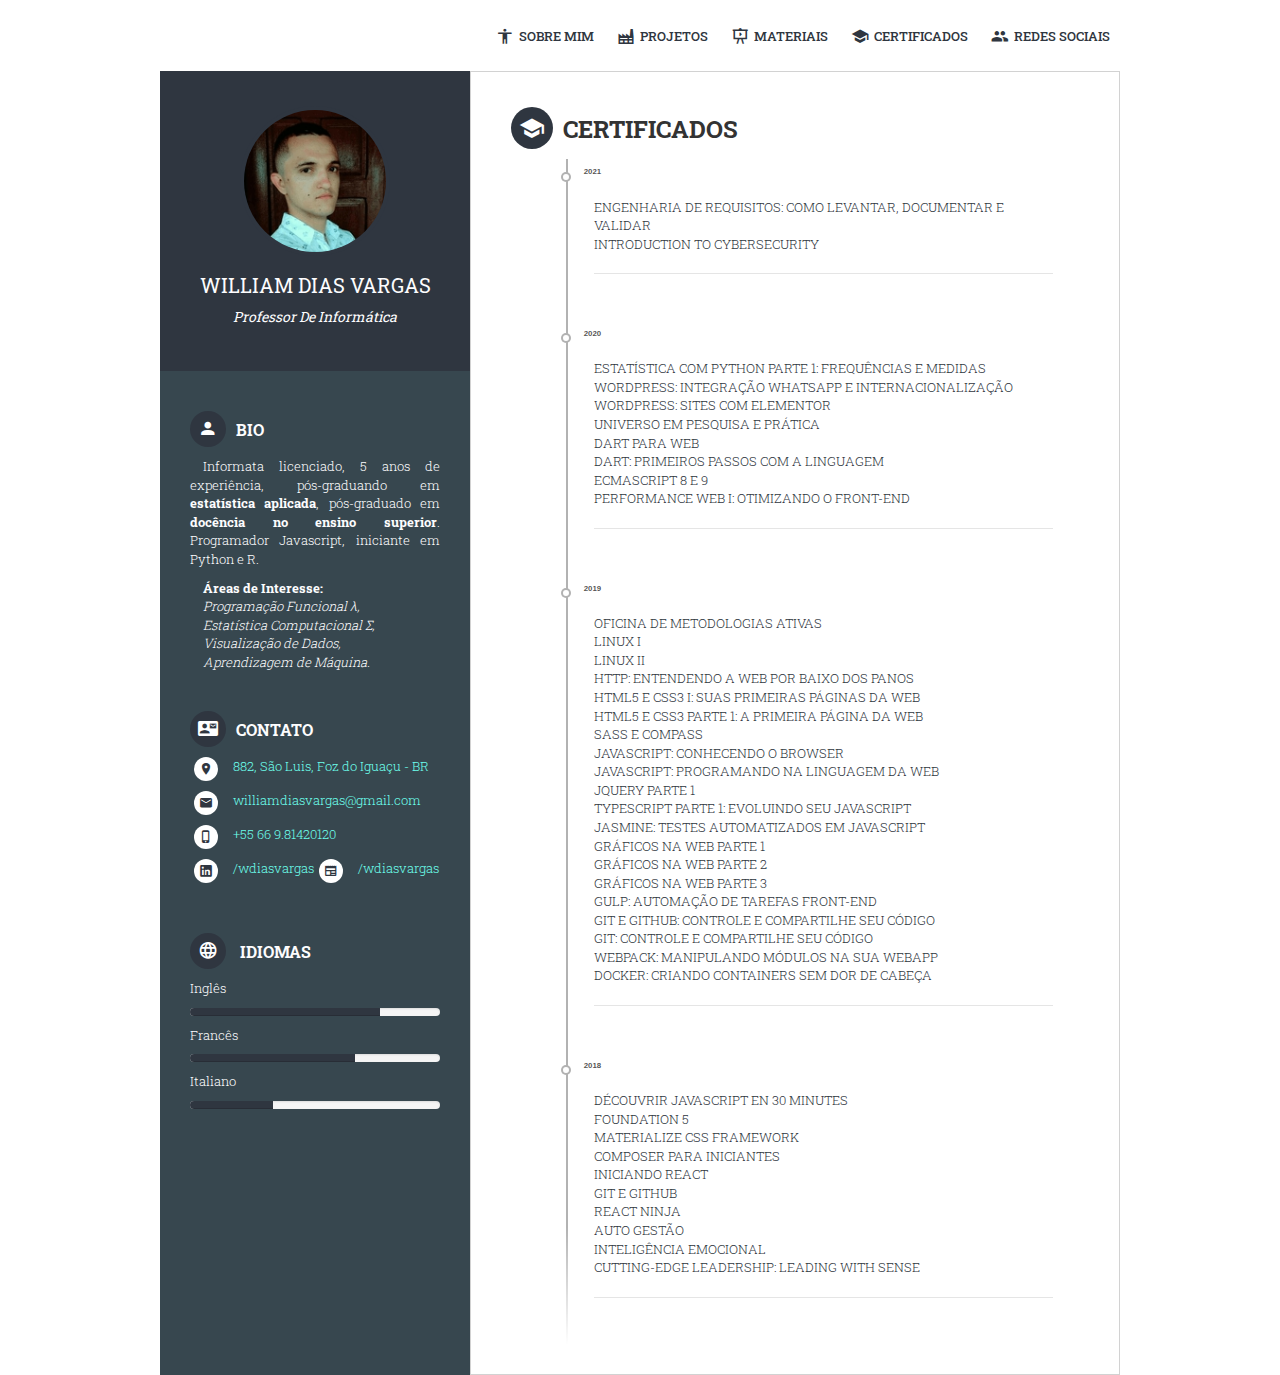
==== certificados.html @ f0f2dbfc "update" ====
<!DOCTYPE html>
<html lang=pt-BR>

<head>
    <meta http-equiv=Content-Type content="text/html; charset=UTF-8" />
    <meta name=viewport content="width=device-width, initial-scale=1.0">
    <meta name=description content>
    <meta name=author content="wdiasvargas.dev, williamdiasvargas@gmail.com">
    <meta name=copyright content=wdiasvargas.dev>
    <title>William Dias Vargas</title>
    <link rel="shortcut icon"
        href="[data-uri]" />
    <link rel=mask-icon href=/safari-pinned-tab.svg color="#5bbad5" />
    <meta name=msapplication-TileColor content="#fcfcfc" />
    <meta name=theme-color content=#ffffff>
    <link rel=preload defer async
        href=https://cdnjs.cloudflare.com/ajax/libs/twitter-bootstrap/4.5.3/css/bootstrap.min.css
        integrity="sha512-oc9+XSs1H243/FRN9Rw62Fn8EtxjEYWHXRvjS43YtueEewbS6ObfXcJNyohjHqVKFPoXXUxwc+q1K7Dee6vv9g=="
        crossorigin="anonymous" />
    <link rel=preload defer async href="https://cdnjs.cloudflare.com/ajax/libs/font-awesome/5.15.1/css/all.min.css"
        integrity="sha512-+4zCK9k+qNFUR5X+cKL9EIR+ZOhtIloNl9GIKS57V1MyNsYpYcUrUeQc9vNfzsWfV28IaLL3i96P9sdNyeRssA=="
        crossorigin="anonymous" />
    <link rel=preload defer async href=css/template.css as=style onload="this.onload=null;this.rel='stylesheet'">
    <noscript>
        <link rel=stylesheet defer async href=css/template.css> </noscript> </head> <body>
        <div id=nino-cvWrap>
            <nav id=mainMenu>
                <ul>
                    <li><a href=sobre.html><i class="mdi mdi-human nino-icon"></i>Sobre mim</a></li>
                    <li><a href=projetos.html><i class="mdi mdi-factory nino-icon"></i>Projetos</a></li>
                    <li><a href=materiais.html><i class="mdi mdi-presentation-play nino-icon"></i>Materiais</a></li>
                    <li><a href=certificados.html><i class="mdi mdi-school nino-icon"></i>Certificados</a></li>
                    <li><a href=redes-sociais.html><i class="mdi mdi-account-multiple nino-icon"></i>Redes Sociais</a>
                    </li>
                </ul>
            </nav>
            <div layout=row class=fw>
                <div id=nino-leftSide class=fsr>
                    <div layout=row class=fw>
                        <header class="col-md-12 col-sm-6 col-xs-12">
                            <a href="index.html" rel="noopener noreferrer"> <img src=images/avatar.jpg alt class=avatar>
                            </a>
                            <h1 class=name>William Dias Vargas</h1>
                            <h3 class=regency> <i>Professor de Informática</i></h3>
                        </header>
                        <section class="nino-aboutMe col-md-12 col-sm-6 col-xs-12">
                            <h2 class=nino-sectionHeading> <i class="mdi mdi-account nino-icon"></i>Bio</h2>
                            <div class="nino-sectionContent indent-text">
                                <p>Informata licenciado, 5 anos de experiência, pós-graduando em <b>estatística
                                        aplicada</b>, pós-graduado em <b>docência no ensino superior</b>. Programador
                                    Javascript, iniciante em Python e R. </p>
                                <ul>
                                    <b>Áreas de Interesse:</b>
                                    <li> <i>Programação Funcional λ,</i></li>
                                    <li> <i>Estatística Computacional Σ,</i></li>
                                    <li> <i>Visualização de Dados,</i></li>
                                    <li> <i>Aprendizagem de Máquina.</i></li>
                                </ul>
                            </div>
                        </section>
                        <section class="nino-contactInfo col-md-12 col-sm-6 col-xs-12">
                            <h2 class=nino-sectionHeading> <i class="mdi mdi-contact-mail nino-icon"></i>Contato</h2>
                            <ul class=nino-listWithIcon>
                                <li layout=row>
                                    <div class=fsr> <i class="mdi mdi-map-marker nino-icon"></i></div>
                                    <div class=fg> <a href=https://www.google.com/maps/@-25.4466466,-54.5581667,21z
                                            target=_blank rel="noopener noreferrer">882, São Luis, Foz do Iguaçu -
                                            BR</a>
                                    </div>
                                </li>
                                <li layout=row>
                                    <div class=fsr> <i class="mdi mdi-email nino-icon"></i></div>
                                    <div class=fg> <a
                                            href="mailto:williamdiasvargas@gmail.com">williamdiasvargas@gmail.com</a>
                                    </div>
                                </li>
                                <li layout=row>
                                    <div class=fsr> <i class="mdi mdi-cellphone-iphone nino-icon"></i></div>
                                    <div class=fg> <a href="https://wa.me/5566981420120" target=_blank
                                            rel="noopener noreferrer">+55 66 9.81420120</a></div>
                                </li>
                                <li layout=row>
                                    <div class=fsr> <i class="mdi mdi-linkedin-box nino-icon"></i></div>
                                    <div class=fg> <a target=_blank rel="noopener noreferrer"
                                            href="https://www.linkedin.com/in/wdiasvargas" />/wdiasvargas</a></div>
                                    <div class=fsr> <i class="mdi mdi-newspaper nino-icon"></i></div>
                                    <div class=fg> <a target=_blank rel="noopener noreferrer"
                                            href="https://medium.com/@wdiasvargas">/wdiasvargas</a></div>
                                </li>
                            </ul>
                        </section>
                        <section class="nino-mySkill col-md-12 col-sm-6 col-xs-12">
                            <h2 class=nino-sectionHeading> <i class="mdi mdi-web nino-icon"></i> Idiomas</h2>
                            <ul class=nino-listWithIcon>
                                <li layout=row>
                                    <div class=fg>
                                        <p> Inglês</p>
                                        <div class=progress>
                                            <div class=progress-bar role=progressbar aria-valuenow=76 aria-valuemin=0
                                                aria-valuemax=100 style=width:76%> <span class=sr-only>76%
                                                    Complete</span>
                                            </div>
                                        </div>
                                    </div>
                                </li>
                                <li layout=row>
                                    <div class=fg>
                                        <p>Francês</p>
                                        <div class=progress>
                                            <div class=progress-bar role=progressbar aria-valuenow=66 aria-valuemin=0
                                                aria-valuemax=100 style=width:66%> <span class=sr-only>66%
                                                    Complete</span>
                                            </div>
                                        </div>
                                    </div>
                                </li>
                                <li layout=row>
                                    <div class=fg>
                                        <p>Italiano</p>
                                        <div class=progress>
                                            <div class=progress-bar role=progressbar aria-valuenow=33 aria-valuemin=0
                                                aria-valuemax=100 style=width:33%> <span class=sr-only>33%
                                                    Complete</span>
                                            </div>
                                        </div>
                                    </div>
                                </li>
                            </ul>
                        </section>
                    </div>
                </div>
                <div id="nino-rightSide" class="fg">
                    <main id="nino-mainContent">
                        <section>
                            <h2 class=nino-sectionHeading> <i class="mdi mdi-school nino-icon"></i>CERTIFICADOS</h2>
                            <div class=nino-sectionContent>
                                <div class=inner>

                                    <div class="timeline-item   " date-is='2021'>
                                        <p>
                                             <a target="_blank"
                                                href="https://cursos.alura.com.br/certificate/2a35429c-98ad-42b3-b52c-12366696c14d">ENGENHARIA DE REQUISITOS: COMO LEVANTAR, DOCUMENTAR E VALIDAR</a>
                                            <br>
                                            <a target="_blank"
                                                href="https://wdiasvargas.dev/certificados/2021/2877fba401121eef86ce3932c92abcc6.pdf">INTRODUCTION TO CYBERSECURITY</a>
                                            <br>
                                        </p>
                                        <hr>
                                    </div>
                                    <div class="timeline-item   " date-is='2020'>
                                        <p>
                                            <a target="_blank"
                                                href="https://cursos.alura.com.br/certificate/e8c77869-9e01-4e9b-a404-dc1fd164732a">ESTATÍSTICA
                                                COM PYTHON PARTE 1: FREQUÊNCIAS E MEDIDAS</a>
                                            <br>
                                            <a target="_blank"
                                                href="https://cursos.alura.com.br/certificate/20b15e08-8dd2-4095-a0ed-9a70147f37ee">WORDPRESS:
                                                INTEGRAÇÃO WHATSAPP E INTERNACIONALIZAÇÃO</a>
                                            <br>
                                            <a target="_blank"
                                                href="https://cursos.alura.com.br/certificate/822b1c8b-9bc9-4dbb-b600-53ada7db97b8">WORDPRESS:
                                                SITES COM ELEMENTOR</a>
                                            <br>
                                            <a target="_blank"
                                                href="https://app.universoead.com.br/facelift/certificado.php?hash=b8c050a1b6f615b4fcdb52f99e9b1fd036c0b8e3111&idAluno=28785">UNIVERSO
                                                EM PESQUISA E PRÁTICA</a>
                                            <br>
                                            <a target="_blank"
                                                href="https://www.schoolofnet.com/validar-certificado/?certificate=588512f2-913d-4dd5-a5ce-43d59f7af745">DART
                                                PARA WEB</a>
                                            <br>
                                            <a target="_blank"
                                                href="./certificados/2020/76f6bab67be6024118d289e8463a7e85.pdf">DART:
                                                PRIMEIROS PASSOS COM A LINGUAGEM</a><br>
                                            <a target="_blank"
                                                href="./certificados/2020/78791364c5a967ec5442179706e039f5.pdf">ECMASCRIPT
                                                8 E 9</a>
                                            <br>
                                            <a target="_blank"
                                                href="./certificados/2020/2b652a94c4028e3da418664dbb66c692.pdf">PERFORMANCE
                                                WEB I: OTIMIZANDO O FRONT-END</a>
                                        </p>
                                        <hr>
                                    </div>
                                    <div class="timeline-item  " date-is='2019'>
                                        <p>
                                            <a target="_blank"
                                                href="./certificados/2019/76c4ffe3acbebf1940cfc55736b31e82.pdf">OFICINA
                                                DE METODOLOGIAS ATIVAS</a><br>
                                            <a target="_blank"
                                                href="./certificados/2019/4d98c4b85d7aeeed47376195684e6e74.pdf">LINUX
                                                I</a><br>
                                            <a target="_blank"
                                                href="./certificados/2019/de0571da79766fceda7255c1a8559ee9.pdf">LINUX
                                                II</a><br>
                                            <a target="_blank"
                                                href="./certificados/2019/7ba5ea7de4a3485e991136981ac4d7ea.pdf">HTTP:
                                                ENTENDENDO A WEB POR BAIXO DOS PANOS</a><br>
                                            <a target="_blank"
                                                href="./certificados/2019/30f2e95995872ba34d79967f651bcbfb.pdf">HTML5 E
                                                CSS3 I: SUAS PRIMEIRAS PÁGINAS DA WEB</a><br>
                                            <a target="_blank"
                                                href="./certificados/2019/bffce4623e1b75cba2dad7b272b0409e.pdf">HTML5 E
                                                CSS3 PARTE 1: A PRIMEIRA PÁGINA DA WEB</a><br>
                                            <a target="_blank"
                                                href="./certificados/2019/b8b53e13dc7356e7af958c4d49f3265d.pdf">SASS E
                                                COMPASS</a><br>
                                            <a target="_blank"
                                                href="./certificados/2019/2bb5bfe35cf49c60d2e2792fe0d39095.pdf">JAVASCRIPT:
                                                CONHECENDO O BROWSER</a><br>
                                            <a target="_blank"
                                                href="./certificados/2019/831942171d6a1fec590e3fa6d239a177.pdf">JAVASCRIPT:
                                                PROGRAMANDO NA LINGUAGEM DA WEB</a><br>
                                            <a target="_blank"
                                                href="./certificados/2019/b9d6a890892aa261ccc587640de75b23.pdf">JQUERY
                                                PARTE 1</a><br>
                                            <a target="_blank"
                                                href="./certificados/2019/8cd3860864e3cfd9a6fec34454d0ea38.pdf">TYPESCRIPT
                                                PARTE 1: EVOLUINDO SEU JAVASCRIPT</a><br>
                                            <a target="_blank"
                                                href="./certificados/2019/9bbcba6b60177fc9855879cce35d495f.pdf">JASMINE:
                                                TESTES AUTOMATIZADOS EM JAVASCRIPT</a><br>
                                            <a target="_blank"
                                                href="./certificados/2019/83f3517acb7ba9ba7164beba3c677f99.pdf">GRÁFICOS
                                                NA WEB PARTE 1</a><br>
                                            <a target="_blank"
                                                href="./certificados/2019/336fa637b0996640e25407da9fed106e.pdf">GRÁFICOS
                                                NA WEB PARTE 2</a><br>
                                            <a target="_blank"
                                                href="./certificados/2019/6dfb04ea6c9197e04b7632ef6dd3b047.pdf">GRÁFICOS
                                                NA WEB PARTE 3</a><br>
                                            <a target="_blank"
                                                href="./certificados/2019/e5e2d355b52cca06568ae86c68071f0e.pdf">GULP:
                                                AUTOMAÇÃO DE TAREFAS FRONT-END</a><br>
                                            <a target="_blank"
                                                href="./certificados/2019/7abdb8ccc38b4aaf71d74406a39d4354.pdf">GIT E
                                                GITHUB: CONTROLE E COMPARTILHE SEU CÓDIGO</a><br>
                                            <a target="_blank"
                                                href="./certificados/2019/33e574a6c3db75aad15bb13937dfe016.pdf">GIT:
                                                CONTROLE E COMPARTILHE SEU CÓDIGO</a><br>
                                            <a target="_blank"
                                                href="./certificados/2019/c44aebb998f05b6ad375afbf1cfddacc.pdf">WEBPACK:
                                                MANIPULANDO MÓDULOS NA SUA WEBAPP</a><br>
                                            <a target="_blank"
                                                href="./certificados/2019/bb39cb2ed027d19b8f0b3d836a7b87f2.pdf">DOCKER:
                                                CRIANDO CONTAINERS SEM DOR DE CABEÇA</a><br>
                                        </p>
                                        <hr>
                                    </div>
                                    <div class="timeline-item  " date-is='2018'>
                                        <p>
                                            <a target="_blank"
                                                href="./certificados/2018/e94cbe80c7bde63bb24c509b5d1f74b4.pdf">DÉCOUVRIR
                                                JAVASCRIPT EN 30 MINUTES</a><br>
                                            <a target="_blank"
                                                href="./certificados/2018/ba2d08f7b1613c51f34e06e8c530c38f.pdf">FOUNDATION
                                                5</a><br>
                                            <a target="_blank"
                                                href="./certificados/2018/2be95cabd988ead7b7748d0f3f6224ef.pdf">MATERIALIZE
                                                CSS FRAMEWORK</a><br>
                                            <a target="_blank"
                                                href="./certificados/2018/648f00ec49afcfab30a2943a771e0333.pdf">COMPOSER
                                                PARA INICIANTES</a><br>
                                            <a target="_blank"
                                                href="./certificados/2018/5649ffb0c95ae22778d5b46b4a0608df.pdf">INICIANDO
                                                REACT</a><br>
                                            <a target="_blank"
                                                href="./certificados/2018/a6896a3c8a9c23d95020e35c4efa2040.pdf">GIT E
                                                GITHUB</a><br>
                                            <a target="_blank"
                                                href="./certificados/2018/64d64321e8767a1374cb94b8205c4283.pdf">REACT
                                                NINJA</a><br>
                                            <a target="_blank"
                                                href="./certificados/2018/d59ca8954eac21489ccdb6598dd20676.pdf">AUTO
                                                GESTÃO</a><br>
                                            <a target="_blank"
                                                href="./certificados/2018/80179403f2040fafa251ad028e13538b.pdf">INTELIGÊNCIA
                                                EMOCIONAL</a><br>
                                            <a target="_blank"
                                                href="./certificados/2018/b664ef9377a9ca3c4f49dff6c4e1c9b5.pdf">CUTTING-EDGE
                                                LEADERSHIP: LEADING WITH SENSE</a><br>
                                        </p>
                                        <hr>
                                    </div>
                                    <!--    
                              <div class="timeline-item  " date-is='2017'>
                              <p>
                              <a target="_blank" href="./certificados/2017/dd7daa05b8a73ea9ee95749f57a66914.pdf">PADRÃO DE COMPORTAMENTO, LIMPEZA E ORGANIZAÇÃO</a><br>
                              
                              </p>
                              <hr>
                              </div>
                              
                              <div class="timeline-item  " date-is='2016'>
                              <p>
                              <a target="_blank" href="./certificados/2016/45836db6437bc91d7a4962af2d58fb83.pdf">CIDADE DIGITAL</a><br>
                              <a target="_blank" href="./certificados/2016/50daae7e6c6da7209d0191de00d454ee.pdf">PROFESSOR DESENVOLVIMENTO WEB</a><br>
                              <a target="_blank" href="./certificados/2016/5fb85d89bd58f8ffbaaae77630661919.pdf">PROFESSOR INFORMÁTICA BÁSICA</a><br>
                              <a target="_blank" href="./certificados/2016/739ec432fd7263fbe7c2ccadd0346189.pdf">O USO DO BLOG COMO FERRAMENTA PEDAGOGICA</a><br>
                              <a target="_blank" href="./certificados/2016/78250fa0185010bdb2cc23728f2445da.pdf">ALINHAMENTO PARA APLICAÇÃO DE EXAMES</a><br>
                              <a target="_blank" href="./certificados/2016/82baf5cd76f1a20abde40381502d07e7.pdf">WORD PARA TCC</a><br>
                              <a target="_blank" href="./certificados/2016/b5cfa632154bc9c8222e71de9d084856.pdf">FERRAMENTAS OPEN-SOURCE PARA ENGENHARIAS</a><br>
                              <a target="_blank" href="./certificados/2016/ea40bbe844eeb73f603dd1d24483bd41.pdf">SALA DE AULA DIGITAL</a><br>
                              </p>
                              <div class="timeline-item  " date-is='2015'>
                              <p>
                              <a target="_blank" href="./certificados/2015/2f003f7e3b73f28fbc7d012639f9601d.pdf">VI SEMINÁRIO DE INFORMÁTICA NA EDUCAÇÃO</a><br>
                              <a target="_blank" href="./certificados/2015/316a6ee92a3667d86d1fd77b139a7849.pdf">VI SEMINÁRIO DE INFORMÁTICA NA EDUCAÇÃO</a><br>
                              <a target="_blank" href="./certificados/2015/4b831606394536d270a97d8bf379c07e.pdf">VI SEMINÁRIO DE INFORMÁTICA NA EDUCAÇÃO</a><br>
                              <a target="_blank" href="./certificados/2015/ab0214d494cd589be569a871a955a609.pdf">PROFESSOR DE INFORMÁTICA BÁSICA</a><br>
                              <a target="_blank" href="./certificados/2015/c7ae28bb5ebe259cee1efd245d374df3.pdf">PROFESOR LINUX EDUCACIONAL</a><br>
                              <a target="_blank" href="./certificados/2015/e1be10fe5243bc695c08d3b7f6200b37.pdf">PARTICIPAÇÃO CÉLULA RÁDIO REFÚGIO</a><br>
                              </p>
                              <div class="timeline-item  " date-is='2013'>
                              <p>
                              <a target="_blank" href="./certificados/2013/91f02b2c92c6d845d47769f45b9d3519.pdf">V SEMINÁRIO DE INFORMÁTICA NA EDUCAÇÃO</a><br>
                              </p>
                              <div class="timeline-item  " date-is='2011'>
                              <p>
                              <a target="_blank" href="./certificados/2011/9664bdccd36f73e8431963195ac368dc.pdf">VENDEDOR COM INFORMÁTICA BÁSICA</a><br>
                              <a target="_blank" href="./certificados/2011/9b018e10c2daa90d78c2466b0a5e2c32.pdf">WEB DESIGN</a><br>
                              <a target="_blank" href="./certificados/2011/cbda84cfdb28a6ccd6c9842a8ea27c0c.pdf">WEB DESIGN OC</a><br>       
                              </p>
                              <div class="timeline-item  " date-is='2010'>
                              <p>
                              <a target="_blank" href="./certificados/2010/4c18bfd9d23d94916646e9f2ea64a469.pdf">COMUNICAÇÃO</a><br>
                              <a target="_blank" href="./certificados/2010/8ddc8805ec75535d5656a32b2e49d0e0.pdf">OPERADOR E MANTENEDOR DE MICROCOMPUTADOR</a><br>
                              <a target="_blank" href="./certificados/2010/a3ad9096a6e65fe1f43125bbb5210365.pdf">RELACIONAMENTO INTERPESSOAL</a><br>
                              <a target="_blank" href="./certificados/2010/b015451aa94cb45d606c563aefe79624.pdf">AUTO ATENDIMENTO</a><br>
                              </p>
                              <div class="timeline-item " date-is='2009'>
                              <p>
                              <a target="_blank" href="./certificados/2009/1dd5cf6fd1794750d39b30cc741a3059.pdf">TÉCNICAS DE DIGITAÇÃO</a><br>
                              <a target="_blank" href="./certificados/2009/1f4f450e1800c23be67df926ef116595.pdf">WINDOWS 2000</a><br>
                              <a target="_blank" href="./certificados/2009/cc2c945588e01eae4f8fd9590a8cfbad.pdf">WORD 2003</a><br>
                              <a target="_blank" href="./certificados/2009/2fcbeab955ddec3e746f96c873a31470.pdf">EXCEL 2003</a><br>
                              <a target="_blank" href="./certificados/2009/b1aeec21791daed979cf5ff5a85e8244.pdf">POWER POINT 2003 </a><br>
                              <a target="_blank" href="./certificados/2009/3f937e9a0310ad4db67b2ac5f34e50f1.pdf">REDES ABERTAS INTERNET</a><br>
                              <a target="_blank" href="./certificados/2009/72f1aa1a799df5eab427d20300b10c15.pdf">COREL DRAW</a><br>
                              <a target="_blank" href="./certificados/2009/29c28d190439293340cc0a8a18a18beb.pdf">MONTAGEM E MANUTENÇÃO DE COMPUTADORES</a><br>
                              </p>
                              <div class="timeline-item  " date-is='2004'>
                              <p>
                              <a target="_blank" href="./certificados/2004/0cf6422f32af70e0e0fd5f2153abe434.pdf">ALUNO DESTAQUE 1º BIMESTRE </a><br>
                              <a target="_blank" href="./certificados/2004/c34a88b8ee522b79a62c34ef6945e604.pdf">ALUNO DESTAQUE 3º BIMESTRE </a><br>     
                              </p> -->
                                        </div>
                                    </div>
                                </div>
                            </section>

                        </div>
                    </main>
                </div>
            </div>
        </div>
        <!-- Scroll to top
         ================================================== -->
        <a href="#" id="nino-scrollToTop">Go to Top</a>
        <!-- javascript -->
        <script defer async type="text/javascript" src="js/jquery.min.js"></script>
        <script defer async type="text/javascript" src="js/bootstrap.min.js"></script>
        <script defer async type="text/javascript" src="js/template.js"></script>
        <!-- Le HTML5 shim, for IE6-8 support of HTML5 elements -->
        <!--[if lt IE 9]>
      <script src="http://html5shim.googlecode.com/svn/trunk/html5.js"></script>
      <![endif]-->
        <!-- css3-mediaqueries.js for IE less than 9 -->
        <!--[if lt IE 9]>
      <script src="http://css3-mediaqueries-js.googlecode.com/svn/trunk/css3-mediaqueries.js"></script>
      <![endif]-->
        </body>

</html>
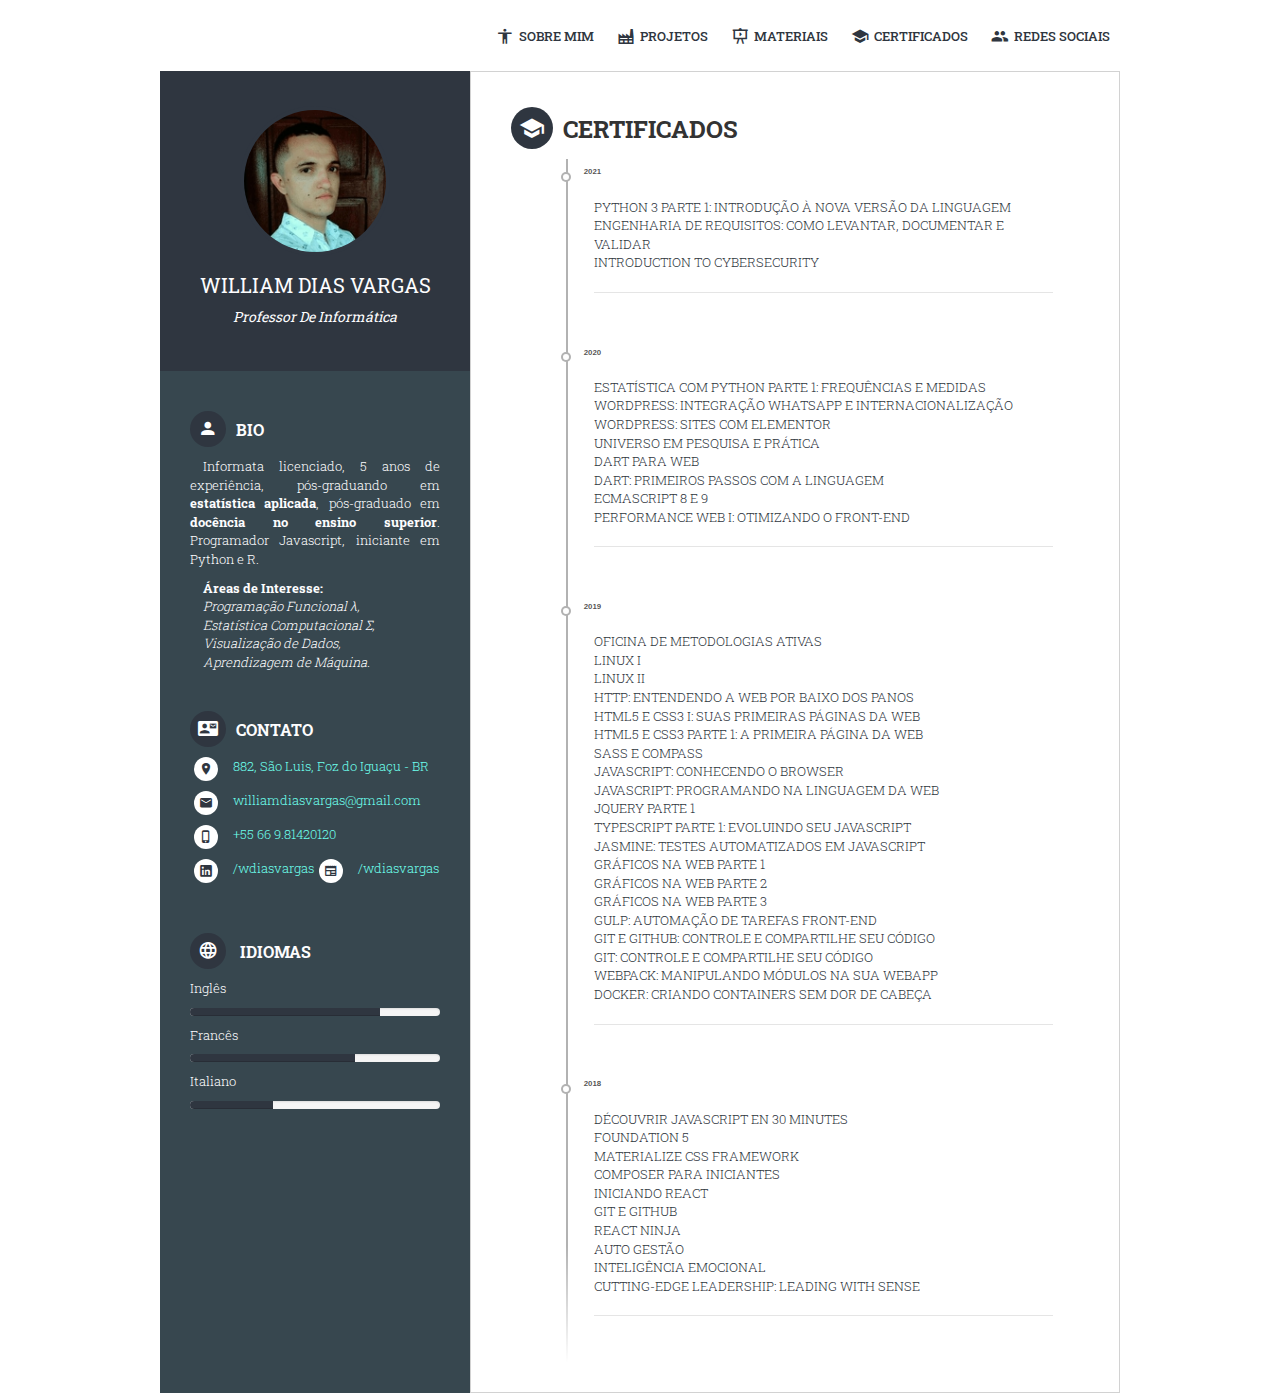
==== commit 9f5a9abd: "curso append" ====
--- a/certificados.html
+++ b/certificados.html
@@ -138,7 +138,11 @@
 
                                     <div class="timeline-item   " date-is='2021'>
                                         <p>
-                                             <a target="_blank"
+                                            <a target="_blank"
+                                            href="https://cursos.alura.com.br/certificate/adca35a2-cae7-4101-a07a-d2a33233be39">PYTHON 3 PARTE 1: INTRODUÇÃO À NOVA VERSÃO DA LINGUAGEM</a>
+                                        <br>
+                                             
+                                            <a target="_blank"
                                                 href="https://cursos.alura.com.br/certificate/2a35429c-98ad-42b3-b52c-12366696c14d">ENGENHARIA DE REQUISITOS: COMO LEVANTAR, DOCUMENTAR E VALIDAR</a>
                                             <br>
                                             <a target="_blank"
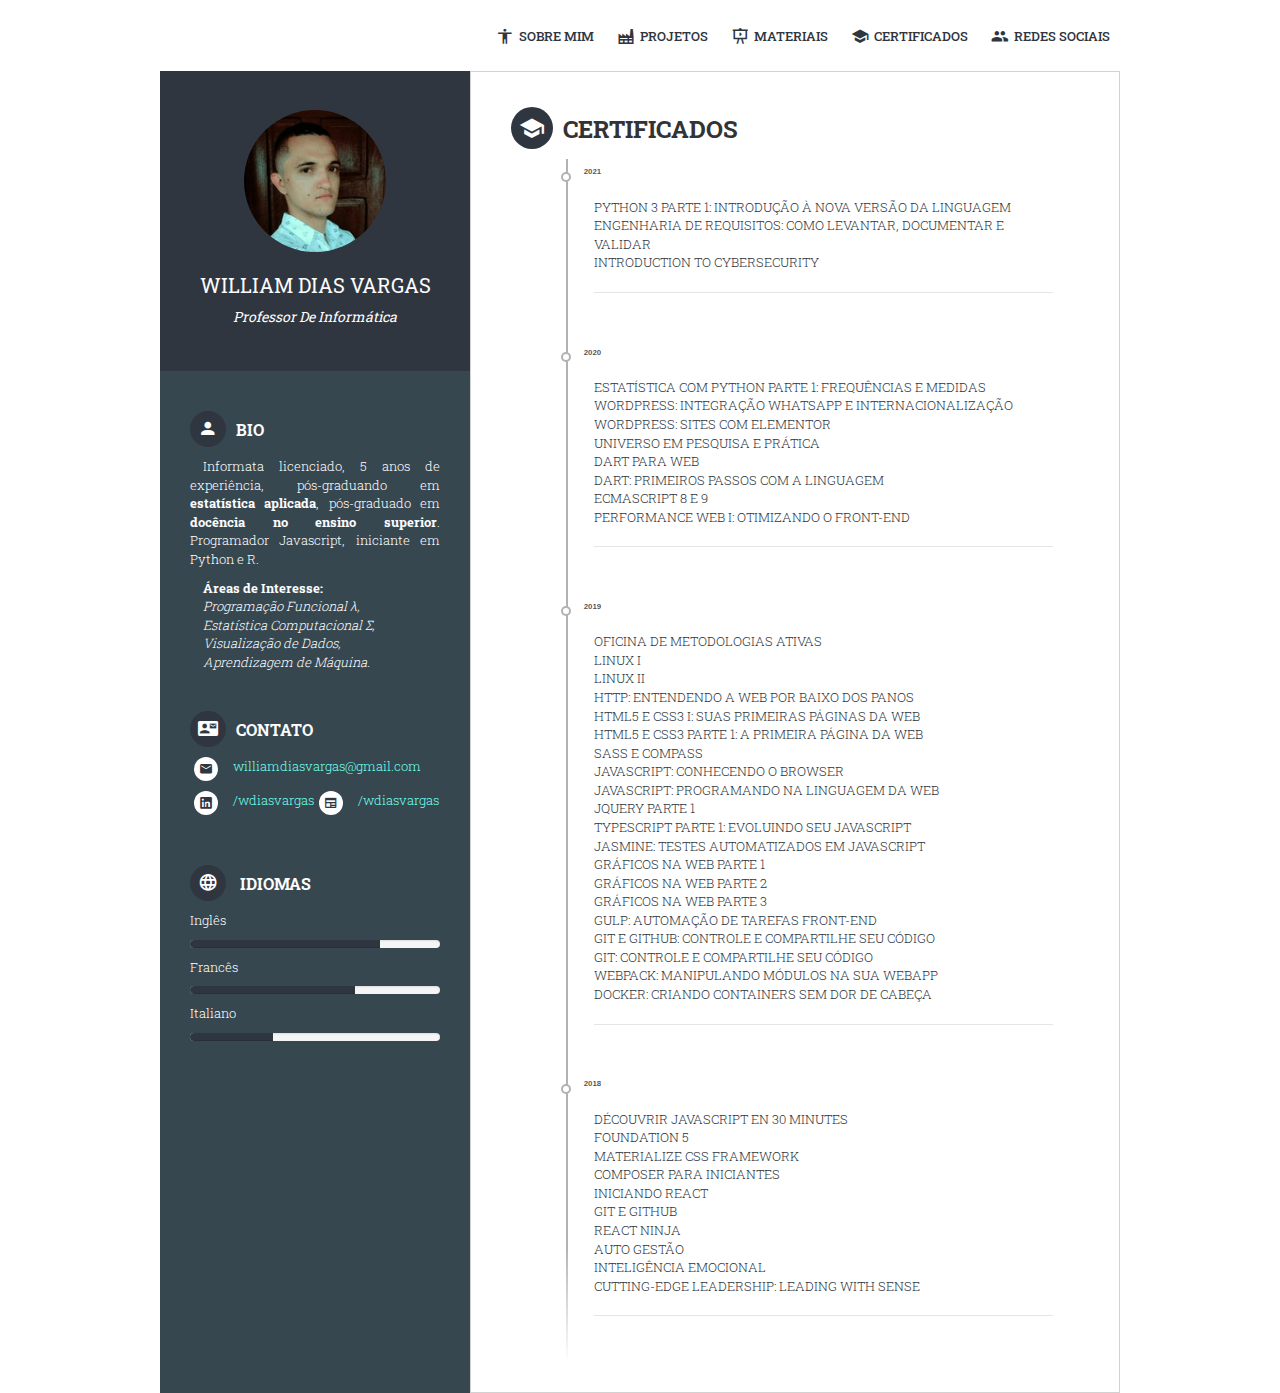
==== commit 8505d0c2: "update" ====
--- a/certificados.html
+++ b/certificados.html
@@ -61,24 +61,24 @@
                         <section class="nino-contactInfo col-md-12 col-sm-6 col-xs-12">
                             <h2 class=nino-sectionHeading> <i class="mdi mdi-contact-mail nino-icon"></i>Contato</h2>
                             <ul class=nino-listWithIcon>
-                                <li layout=row>
+                                <!-- <li layout=row>
                                     <div class=fsr> <i class="mdi mdi-map-marker nino-icon"></i></div>
                                     <div class=fg> <a href=https://www.google.com/maps/@-25.4466466,-54.5581667,21z
                                             target=_blank rel="noopener noreferrer">882, São Luis, Foz do Iguaçu -
                                             BR</a>
                                     </div>
-                                </li>
+                                </li> -->
                                 <li layout=row>
                                     <div class=fsr> <i class="mdi mdi-email nino-icon"></i></div>
                                     <div class=fg> <a
                                             href="mailto:williamdiasvargas@gmail.com">williamdiasvargas@gmail.com</a>
                                     </div>
                                 </li>
-                                <li layout=row>
+                                <!-- <li layout=row>
                                     <div class=fsr> <i class="mdi mdi-cellphone-iphone nino-icon"></i></div>
                                     <div class=fg> <a href="https://wa.me/5566981420120" target=_blank
                                             rel="noopener noreferrer">+55 66 9.81420120</a></div>
-                                </li>
+                                </li> -->
                                 <li layout=row>
                                     <div class=fsr> <i class="mdi mdi-linkedin-box nino-icon"></i></div>
                                     <div class=fg> <a target=_blank rel="noopener noreferrer"
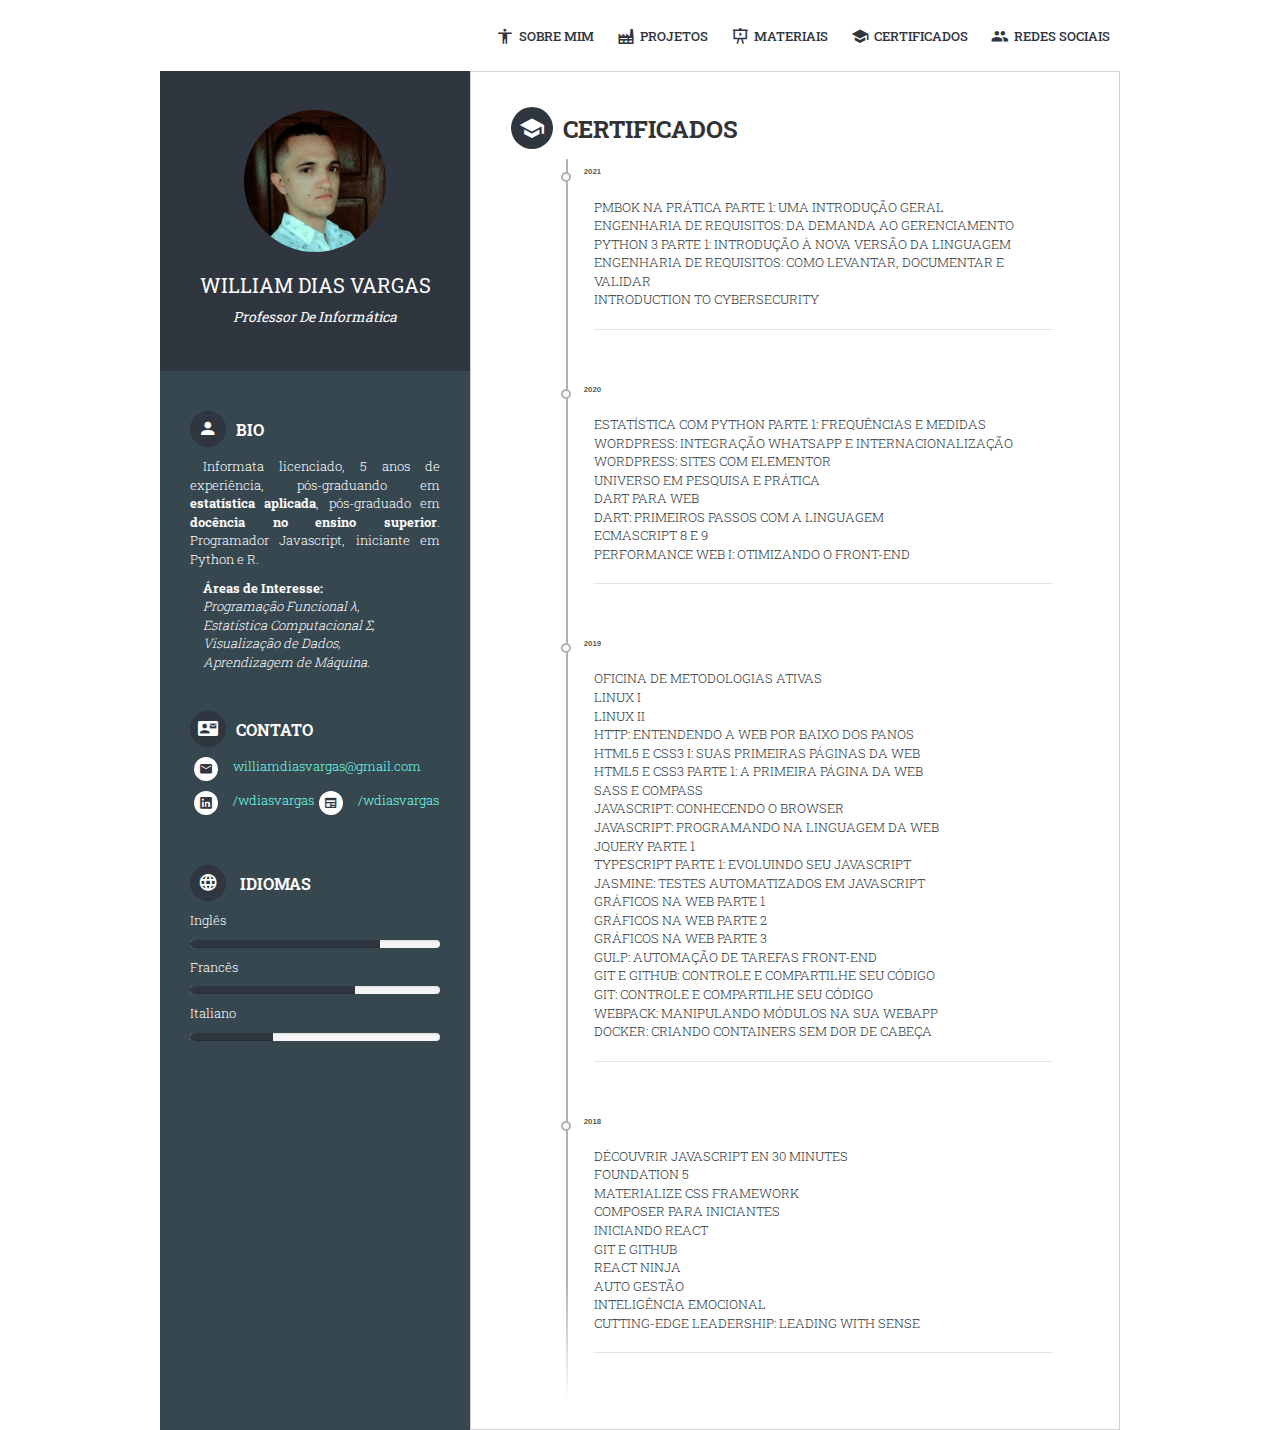
==== commit 7ea814cc: "add news certificates" ====
--- a/certificados.html
+++ b/certificados.html
@@ -138,6 +138,12 @@
 
                                     <div class="timeline-item   " date-is='2021'>
                                         <p>
+<a target="_blank"
+                                            href="https://cursos.alura.com.br/certificate/7ebb86f4-a150-41d5-8612-e7ab58dda689">PMBOK NA PRÁTICA PARTE 1: UMA INTRODUÇÃO GERAL</a>
+                                        <br>
+                                        <a target="_blank"
+                                            href="https://cursos.alura.com.br/certificate/9618b8ec-71e7-483d-8d70-6804a4a11024">ENGENHARIA DE REQUISITOS: DA DEMANDA AO GERENCIAMENTO</a>
+                                        <br>
                                             <a target="_blank"
                                             href="https://cursos.alura.com.br/certificate/adca35a2-cae7-4101-a07a-d2a33233be39">PYTHON 3 PARTE 1: INTRODUÇÃO À NOVA VERSÃO DA LINGUAGEM</a>
                                         <br>
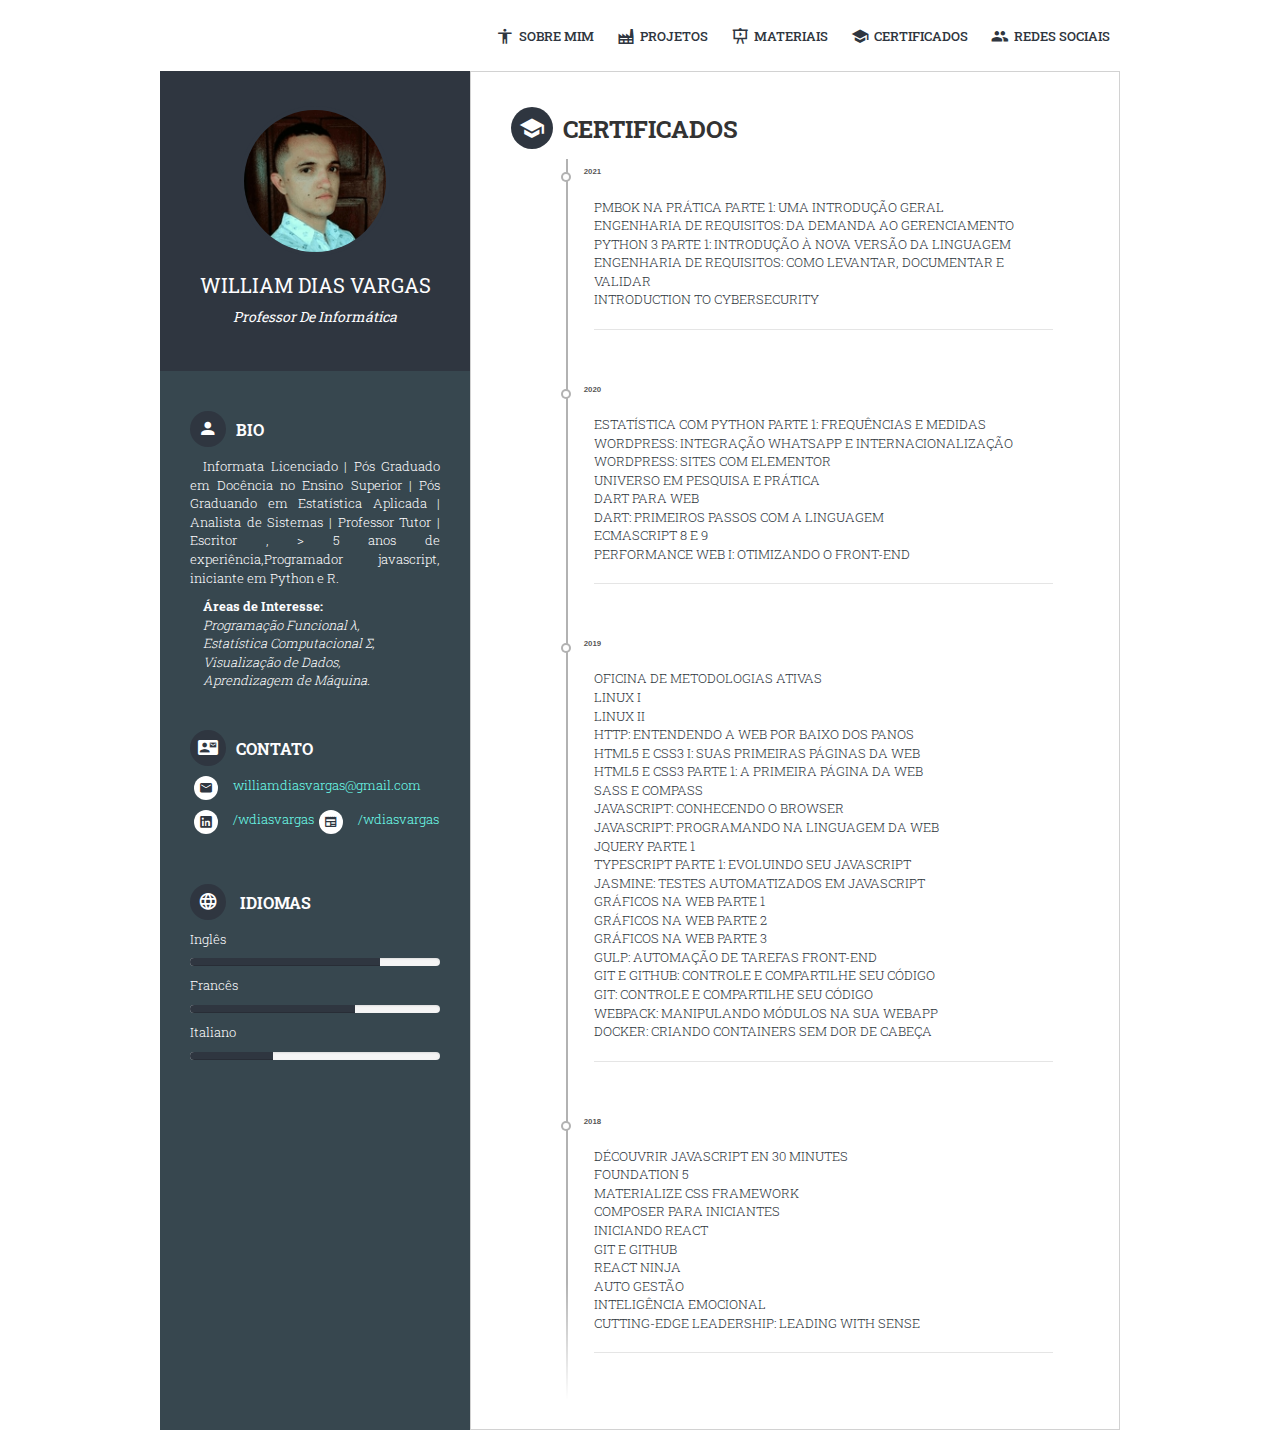
==== commit 9fa37e5a: "update" ====
--- a/certificados.html
+++ b/certificados.html
@@ -46,9 +46,8 @@
                         <section class="nino-aboutMe col-md-12 col-sm-6 col-xs-12">
                             <h2 class=nino-sectionHeading> <i class="mdi mdi-account nino-icon"></i>Bio</h2>
                             <div class="nino-sectionContent indent-text">
-                                <p>Informata licenciado, 5 anos de experiência, pós-graduando em <b>estatística
-                                        aplicada</b>, pós-graduado em <b>docência no ensino superior</b>. Programador
-                                    Javascript, iniciante em Python e R. </p>
+                       <p>Informata Licenciado | Pós Graduado em Docência no Ensino Superior | Pós Graduando em Estatística Aplicada | Analista de Sistemas | Professor Tutor | Escritor , > 5 anos de experiência,Programador javascript, iniciante em Python e R.</p>
+
                                 <ul>
                                     <b>Áreas de Interesse:</b>
                                     <li> <i>Programação Funcional λ,</i></li>
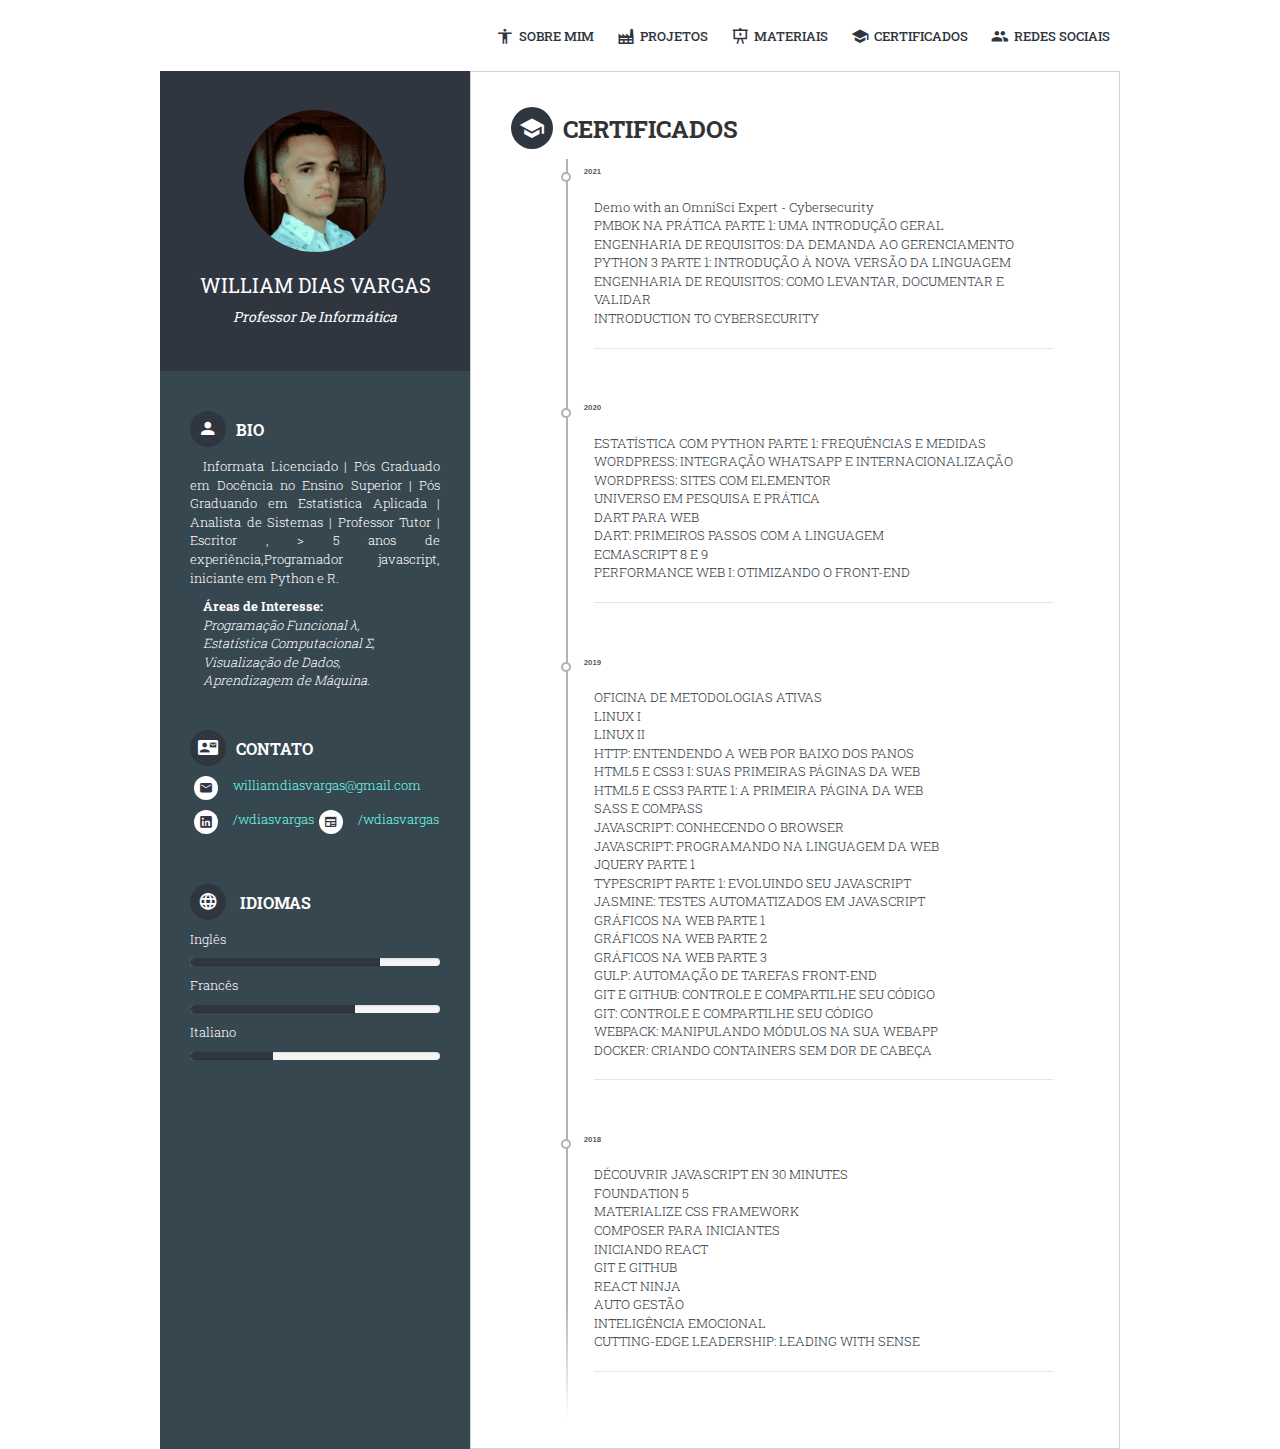
==== commit 03983b96: "update" ====
--- a/certificados.html
+++ b/certificados.html
@@ -1,28 +1,31 @@
 <!DOCTYPE html>
 <html lang=pt-BR>
 
-<head>
-    <meta http-equiv=Content-Type content="text/html; charset=UTF-8" />
-    <meta name=viewport content="width=device-width, initial-scale=1.0">
-    <meta name=description content>
-    <meta name=author content="wdiasvargas.dev, williamdiasvargas@gmail.com">
-    <meta name=copyright content=wdiasvargas.dev>
-    <title>William Dias Vargas</title>
-    <link rel="shortcut icon"
-        href="[data-uri]" />
-    <link rel=mask-icon href=/safari-pinned-tab.svg color="#5bbad5" />
-    <meta name=msapplication-TileColor content="#fcfcfc" />
-    <meta name=theme-color content=#ffffff>
-    <link rel=preload defer async
-        href=https://cdnjs.cloudflare.com/ajax/libs/twitter-bootstrap/4.5.3/css/bootstrap.min.css
-        integrity="sha512-oc9+XSs1H243/FRN9Rw62Fn8EtxjEYWHXRvjS43YtueEewbS6ObfXcJNyohjHqVKFPoXXUxwc+q1K7Dee6vv9g=="
-        crossorigin="anonymous" />
-    <link rel=preload defer async href="https://cdnjs.cloudflare.com/ajax/libs/font-awesome/5.15.1/css/all.min.css"
-        integrity="sha512-+4zCK9k+qNFUR5X+cKL9EIR+ZOhtIloNl9GIKS57V1MyNsYpYcUrUeQc9vNfzsWfV28IaLL3i96P9sdNyeRssA=="
-        crossorigin="anonymous" />
-    <link rel=preload defer async href=css/template.css as=style onload="this.onload=null;this.rel='stylesheet'">
-    <noscript>
-        <link rel=stylesheet defer async href=css/template.css> </noscript> </head> <body>
+    <head>
+        <meta http-equiv=Content-Type content="text/html; charset=UTF-8" />
+        <meta name=viewport content="width=device-width, initial-scale=1.0">
+        <meta name=description content>
+        <meta name=author content="wdiasvargas.dev, williamdiasvargas@gmail.com">
+        <meta name=copyright content=wdiasvargas.dev>
+        <title>William Dias Vargas</title>
+        <link rel="shortcut icon"
+            href="[data-uri]" />
+        <link rel=mask-icon href=/safari-pinned-tab.svg color="#5bbad5" />
+        <meta name=msapplication-TileColor content="#fcfcfc" />
+        <meta name=theme-color content=#ffffff>
+        <link rel=preload defer async
+            href=https://cdnjs.cloudflare.com/ajax/libs/twitter-bootstrap/4.5.3/css/bootstrap.min.css
+            integrity="sha512-oc9+XSs1H243/FRN9Rw62Fn8EtxjEYWHXRvjS43YtueEewbS6ObfXcJNyohjHqVKFPoXXUxwc+q1K7Dee6vv9g=="
+            crossorigin="anonymous" />
+        <link rel=preload defer async href="https://cdnjs.cloudflare.com/ajax/libs/font-awesome/5.15.1/css/all.min.css"
+            integrity="sha512-+4zCK9k+qNFUR5X+cKL9EIR+ZOhtIloNl9GIKS57V1MyNsYpYcUrUeQc9vNfzsWfV28IaLL3i96P9sdNyeRssA=="
+            crossorigin="anonymous" />
+        <link rel=preload defer async href=css/template.css as=style onload="this.onload=null;this.rel='stylesheet'">
+        <noscript>
+            <link rel=stylesheet defer async href=css/template.css> </noscript>
+    </head>
+
+    <body>
         <div id=nino-cvWrap>
             <nav id=mainMenu>
                 <ul>
@@ -46,8 +49,9 @@
                         <section class="nino-aboutMe col-md-12 col-sm-6 col-xs-12">
                             <h2 class=nino-sectionHeading> <i class="mdi mdi-account nino-icon"></i>Bio</h2>
                             <div class="nino-sectionContent indent-text">
-                       <p>Informata Licenciado | Pós Graduado em Docência no Ensino Superior | Pós Graduando em Estatística Aplicada | Analista de Sistemas | Professor Tutor | Escritor , > 5 anos de experiência,Programador javascript, iniciante em Python e R.</p>
-
+                                <p>Informata Licenciado | Pós Graduado em Docência no Ensino Superior | Pós Graduando em
+                                    Estatística Aplicada | Analista de Sistemas | Professor Tutor | Escritor , > 5 anos
+                                    de experiência,Programador javascript, iniciante em Python e R.</p>
                                 <ul>
                                     <b>Áreas de Interesse:</b>
                                     <li> <i>Programação Funcional λ,</i></li>
@@ -134,24 +138,31 @@
                             <h2 class=nino-sectionHeading> <i class="mdi mdi-school nino-icon"></i>CERTIFICADOS</h2>
                             <div class=nino-sectionContent>
                                 <div class=inner>
-
                                     <div class="timeline-item   " date-is='2021'>
                                         <p>
-<a target="_blank"
-                                            href="https://cursos.alura.com.br/certificate/7ebb86f4-a150-41d5-8612-e7ab58dda689">PMBOK NA PRÁTICA PARTE 1: UMA INTRODUÇÃO GERAL</a>
-                                        <br>
-                                        <a target="_blank"
-                                            href="https://cursos.alura.com.br/certificate/9618b8ec-71e7-483d-8d70-6804a4a11024">ENGENHARIA DE REQUISITOS: DA DEMANDA AO GERENCIAMENTO</a>
-                                        <br>
-                                            <a target="_blank"
-                                            href="https://cursos.alura.com.br/certificate/adca35a2-cae7-4101-a07a-d2a33233be39">PYTHON 3 PARTE 1: INTRODUÇÃO À NOVA VERSÃO DA LINGUAGEM</a>
-                                        <br>
-                                             
-                                            <a target="_blank"
-                                                href="https://cursos.alura.com.br/certificate/2a35429c-98ad-42b3-b52c-12366696c14d">ENGENHARIA DE REQUISITOS: COMO LEVANTAR, DOCUMENTAR E VALIDAR</a>
-                                            <br>
-                                            <a target="_blank"
-                                                href="https://wdiasvargas.dev/certificados/2021/2877fba401121eef86ce3932c92abcc6.pdf">INTRODUCTION TO CYBERSECURITY</a>
+                                            <a target="_blank"
+                                                href="./certificados/2021/484de829b2f71b1719a53175df02dc18.pdf">Demo
+                                                with an OmniSci Expert - Cybersecurity </a>
+                                            <br>
+                                            <a target="_blank"
+                                                href="https://cursos.alura.com.br/certificate/7ebb86f4-a150-41d5-8612-e7ab58dda689">PMBOK
+                                                NA PRÁTICA PARTE 1: UMA INTRODUÇÃO GERAL</a>
+                                            <br>
+                                            <a target="_blank"
+                                                href="https://cursos.alura.com.br/certificate/9618b8ec-71e7-483d-8d70-6804a4a11024">ENGENHARIA
+                                                DE REQUISITOS: DA DEMANDA AO GERENCIAMENTO</a>
+                                            <br>
+                                            <a target="_blank"
+                                                href="https://cursos.alura.com.br/certificate/adca35a2-cae7-4101-a07a-d2a33233be39">PYTHON
+                                                3 PARTE 1: INTRODUÇÃO À NOVA VERSÃO DA LINGUAGEM</a>
+                                            <br>
+                                            <a target="_blank"
+                                                href="https://cursos.alura.com.br/certificate/2a35429c-98ad-42b3-b52c-12366696c14d">ENGENHARIA
+                                                DE REQUISITOS: COMO LEVANTAR, DOCUMENTAR E VALIDAR</a>
+                                            <br>
+                                            <a target="_blank"
+                                                href="https://wdiasvargas.dev/certificados/2021/2877fba401121eef86ce3932c92abcc6.pdf">INTRODUCTION
+                                                TO CYBERSECURITY</a>
                                             <br>
                                         </p>
                                         <hr>
@@ -353,15 +364,14 @@
                               <a target="_blank" href="./certificados/2004/0cf6422f32af70e0e0fd5f2153abe434.pdf">ALUNO DESTAQUE 1º BIMESTRE </a><br>
                               <a target="_blank" href="./certificados/2004/c34a88b8ee522b79a62c34ef6945e604.pdf">ALUNO DESTAQUE 3º BIMESTRE </a><br>     
                               </p> -->
-                                        </div>
-                                    </div>
                                 </div>
-                            </section>
-
-                        </div>
-                    </main>
+                            </div>
                 </div>
+                </section>
             </div>
+            </main>
+        </div>
+        </div>
         </div>
         <!-- Scroll to top
          ================================================== -->
@@ -378,6 +388,6 @@
         <!--[if lt IE 9]>
       <script src="http://css3-mediaqueries-js.googlecode.com/svn/trunk/css3-mediaqueries.js"></script>
       <![endif]-->
-        </body>
+    </body>
 
-</html>+</html>
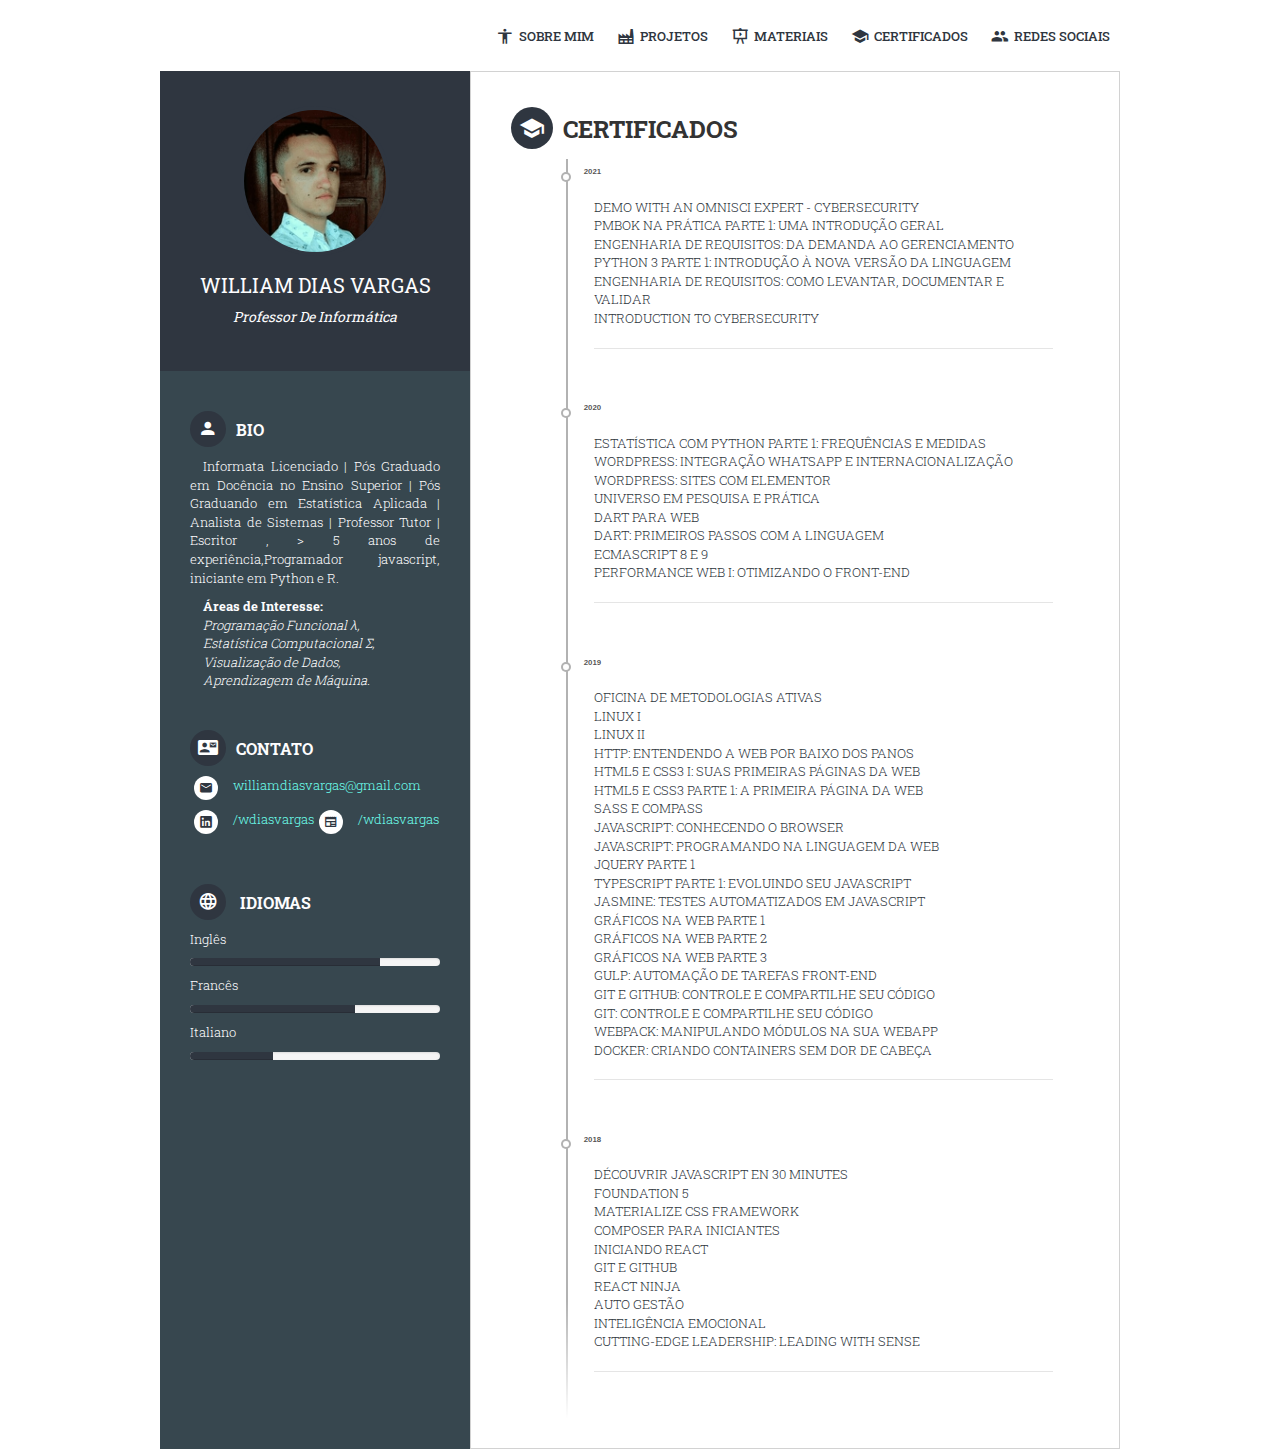
==== commit 953c8364: "CYBER" ====
--- a/certificados.html
+++ b/certificados.html
@@ -141,8 +141,8 @@
                                     <div class="timeline-item   " date-is='2021'>
                                         <p>
                                             <a target="_blank"
-                                                href="./certificados/2021/484de829b2f71b1719a53175df02dc18.pdf">Demo
-                                                with an OmniSci Expert - Cybersecurity </a>
+                                                href="./certificados/2021/484de829b2f71b1719a53175df02dc18.pdf">DEMO
+                                                WITH AN OMNISCI EXPERT - CYBERSECURITY </a>
                                             <br>
                                             <a target="_blank"
                                                 href="https://cursos.alura.com.br/certificate/7ebb86f4-a150-41d5-8612-e7ab58dda689">PMBOK
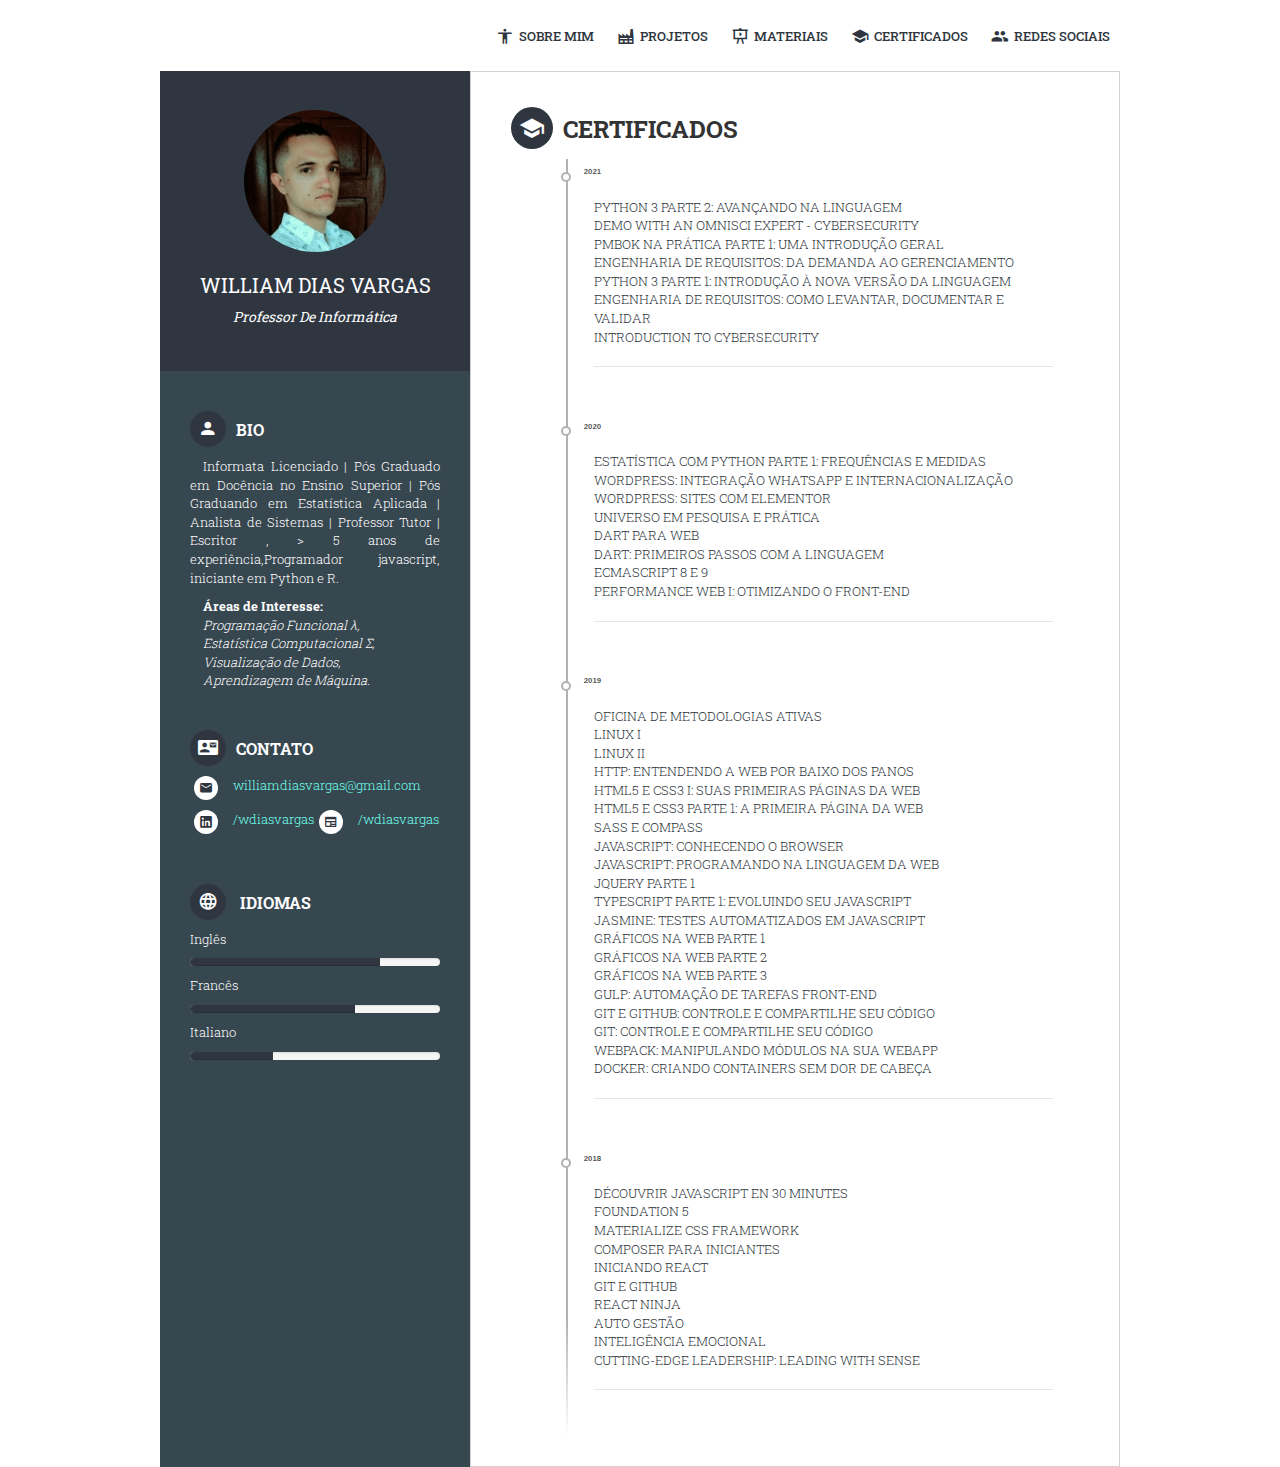
==== commit dd1ad73a: "update" ====
--- a/certificados.html
+++ b/certificados.html
@@ -141,6 +141,9 @@
                                     <div class="timeline-item   " date-is='2021'>
                                         <p>
                                             <a target="_blank"
+                                                href="https://cursos.alura.com.br/certificate/b067d42d-03e8-4371-95be-50500bcd6a85">PYTHON 3 PARTE 2: AVANÇANDO NA LINGUAGEM</a>
+                                            <br>
+                                            <a target="_blank"
                                                 href="./certificados/2021/484de829b2f71b1719a53175df02dc18.pdf">DEMO
                                                 WITH AN OMNISCI EXPERT - CYBERSECURITY </a>
                                             <br>
